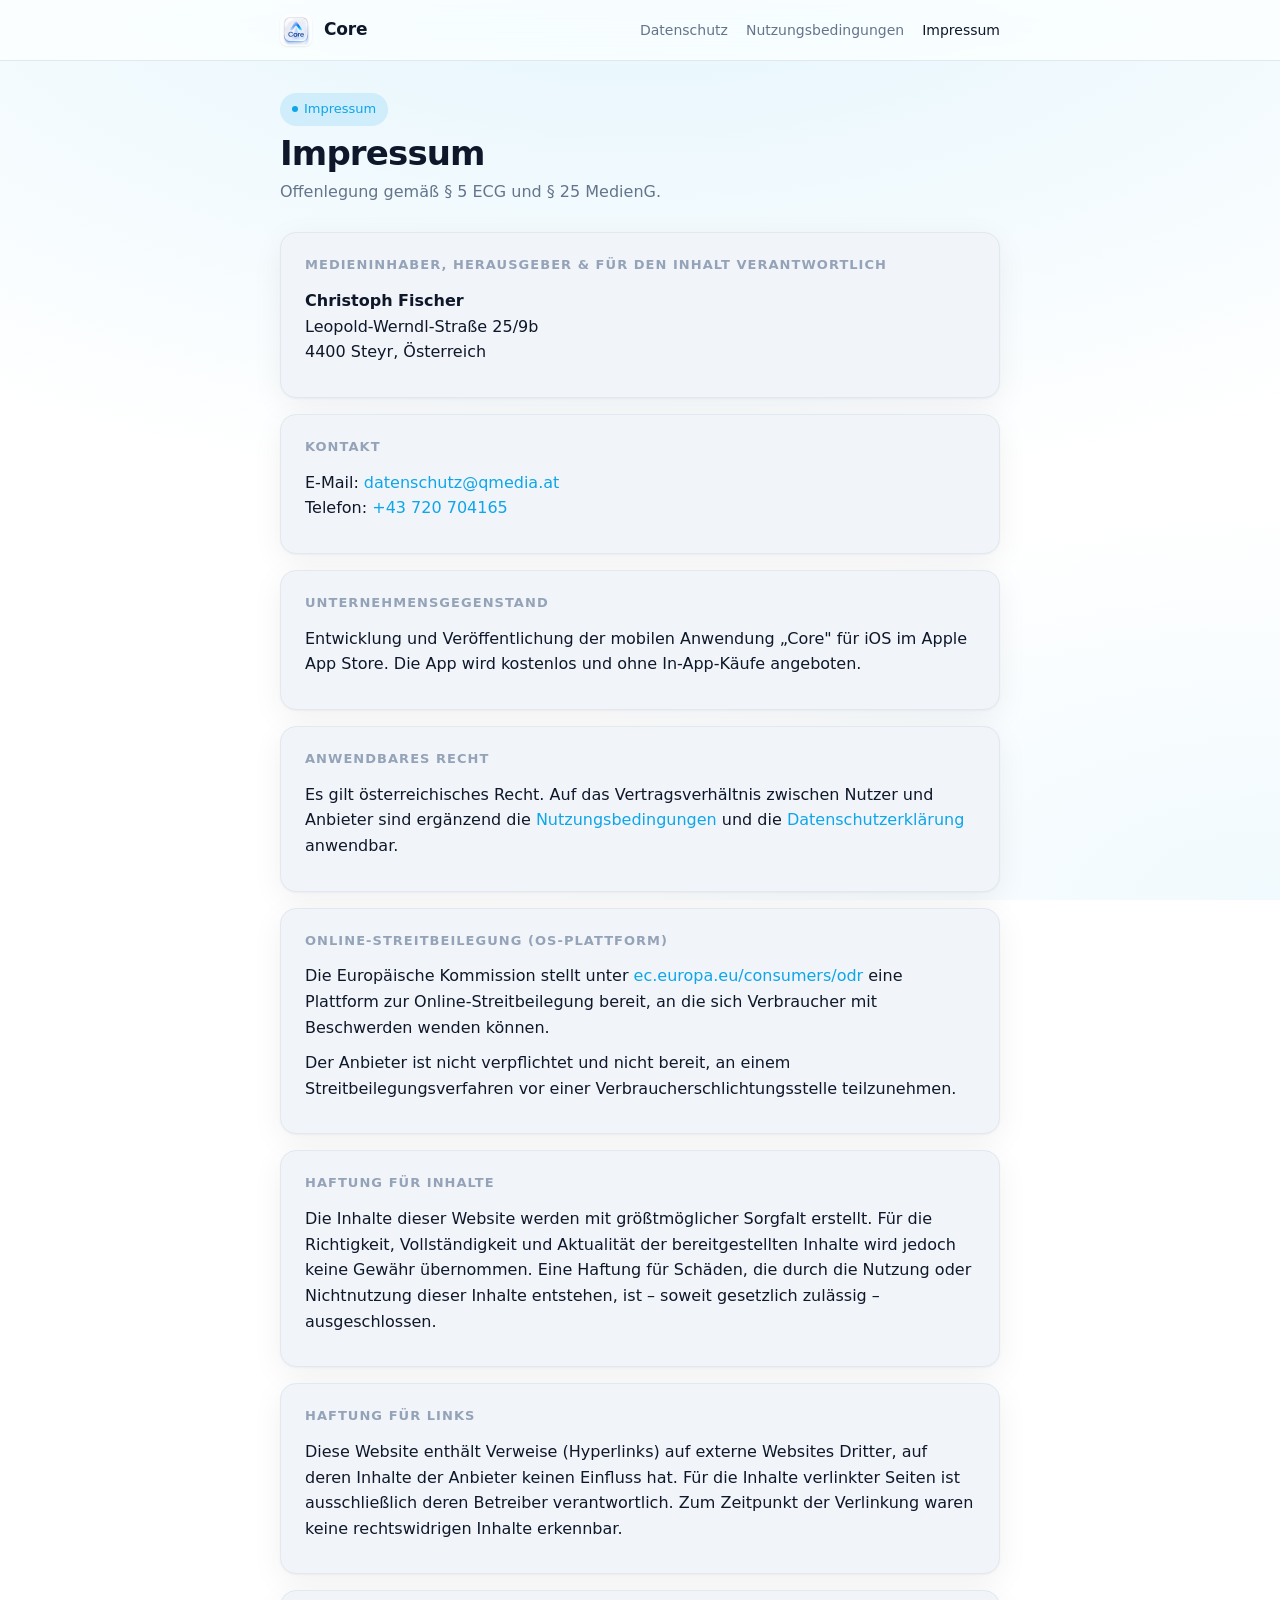
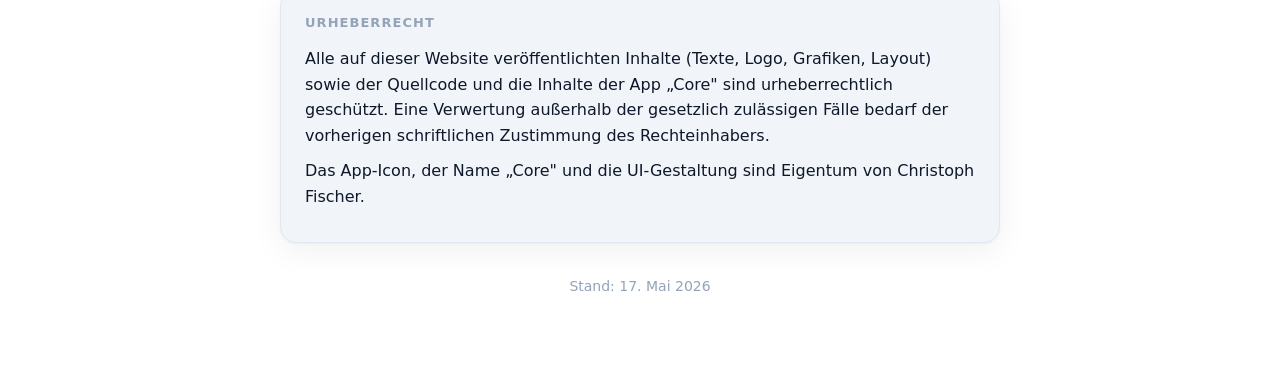
==== impressum/index.html @ 7481f3dc "Add Impressum page and link from all pages" ====
<!doctype html>
<html lang="de">
<head>
<meta charset="utf-8" />
<meta name="viewport" content="width=device-width, initial-scale=1, viewport-fit=cover" />
<meta name="color-scheme" content="light dark" />
<meta name="robots" content="index,follow" />
<title>Impressum – Core</title>
<meta name="description" content="Impressum und Offenlegung gemäß § 5 ECG / § 25 MedienG für die Core App und diese Website." />
<link rel="icon" type="image/png" href="../assets/icon.png" />
<link rel="apple-touch-icon" href="../assets/icon.png" />
<link rel="stylesheet" href="../assets/style.css" />
</head>
<body>
<header>
  <div class="header-inner">
    <img class="logo" src="../assets/icon.png" alt="Core" width="32" height="32" />
    <div class="brand"><a href="../">Core</a></div>
    <nav class="header-nav">
      <a href="../privacy/">Datenschutz</a>
      <a href="../terms/">Nutzungsbedingungen</a>
      <a href="../impressum/" aria-current="page">Impressum</a>
    </nav>
  </div>
</header>
<main>
  <span class="pill">Impressum</span>
  <h1>Impressum</h1>
  <p class="subtitle">Offenlegung gemäß § 5 ECG und § 25 MedienG.</p>

  <div class="card">
    <h2>Medieninhaber, Herausgeber &amp; für den Inhalt verantwortlich</h2>
    <p><strong>Christoph Fischer</strong><br>
    Leopold-Werndl-Straße 25/9b<br>
    4400 Steyr, Österreich</p>
  </div>

  <div class="card">
    <h2>Kontakt</h2>
    <p>E-Mail: <a href="mailto:datenschutz@qmedia.at">datenschutz@qmedia.at</a><br>
    Telefon: <a href="tel:+43720704165">+43 720 704165</a></p>
  </div>

  <div class="card">
    <h2>Unternehmensgegenstand</h2>
    <p>Entwicklung und Veröffentlichung der mobilen Anwendung „Core" für iOS im Apple App Store. Die App wird kostenlos und ohne In-App-Käufe angeboten.</p>
  </div>

  <div class="card">
    <h2>Anwendbares Recht</h2>
    <p>Es gilt österreichisches Recht. Auf das Vertragsverhältnis zwischen Nutzer und Anbieter sind ergänzend die <a href="../terms/">Nutzungsbedingungen</a> und die <a href="../privacy/">Datenschutzerklärung</a> anwendbar.</p>
  </div>

  <div class="card">
    <h2>Online-Streitbeilegung (OS-Plattform)</h2>
    <p>Die Europäische Kommission stellt unter <a href="https://ec.europa.eu/consumers/odr" target="_blank" rel="noopener">ec.europa.eu/consumers/odr</a> eine Plattform zur Online-Streitbeilegung bereit, an die sich Verbraucher mit Beschwerden wenden können.</p>
    <p>Der Anbieter ist nicht verpflichtet und nicht bereit, an einem Streitbeilegungsverfahren vor einer Verbraucherschlichtungsstelle teilzunehmen.</p>
  </div>

  <div class="card">
    <h2>Haftung für Inhalte</h2>
    <p>Die Inhalte dieser Website werden mit größtmöglicher Sorgfalt erstellt. Für die Richtigkeit, Vollständigkeit und Aktualität der bereitgestellten Inhalte wird jedoch keine Gewähr übernommen. Eine Haftung für Schäden, die durch die Nutzung oder Nichtnutzung dieser Inhalte entstehen, ist – soweit gesetzlich zulässig – ausgeschlossen.</p>
  </div>

  <div class="card">
    <h2>Haftung für Links</h2>
    <p>Diese Website enthält Verweise (Hyperlinks) auf externe Websites Dritter, auf deren Inhalte der Anbieter keinen Einfluss hat. Für die Inhalte verlinkter Seiten ist ausschließlich deren Betreiber verantwortlich. Zum Zeitpunkt der Verlinkung waren keine rechtswidrigen Inhalte erkennbar.</p>
  </div>

  <div class="card">
    <h2>Urheberrecht</h2>
    <p>Alle auf dieser Website veröffentlichten Inhalte (Texte, Logo, Grafiken, Layout) sowie der Quellcode und die Inhalte der App „Core" sind urheberrechtlich geschützt. Eine Verwertung außerhalb der gesetzlich zulässigen Fälle bedarf der vorherigen schriftlichen Zustimmung des Rechteinhabers.</p>
    <p>Das App-Icon, der Name „Core" und die UI-Gestaltung sind Eigentum von Christoph Fischer.</p>
  </div>

  <p class="meta">Stand: 17. Mai 2026</p>
</main>
</body>
</html>
---- assets/style.css ----
:root {
  --bg: #ffffff;
  --bg-secondary: #f8fafc;
  --card: #f1f5f9;
  --border: #e2e8f0;
  --text: #0f172a;
  --text-secondary: #64748b;
  --text-muted: #94a3b8;
  --accent: #0ea5e9;
  --accent-fg: #ffffff;
  --glass: rgba(255, 255, 255, 0.72);
  --shadow: 0 1px 2px rgba(15, 23, 42, 0.04), 0 8px 32px rgba(15, 23, 42, 0.06);
}
@media (prefers-color-scheme: dark) {
  :root {
    --bg: #0b0f17;
    --bg-secondary: #141a26;
    --card: #1e2535;
    --border: #2d3748;
    --text: #f1f5f9;
    --text-secondary: #94a3b8;
    --text-muted: #64748b;
    --glass: rgba(20, 26, 38, 0.72);
    --shadow: 0 1px 2px rgba(0, 0, 0, 0.3), 0 8px 32px rgba(0, 0, 0, 0.4);
  }
}
* { box-sizing: border-box; }
html, body { margin: 0; padding: 0; }
body {
  background: var(--bg);
  color: var(--text);
  font-family: -apple-system, BlinkMacSystemFont, "SF Pro Text", "Segoe UI", system-ui, sans-serif;
  font-size: 16px;
  line-height: 1.6;
  -webkit-font-smoothing: antialiased;
  -webkit-text-size-adjust: 100%;
  background-image:
    radial-gradient(1200px 600px at 50% -100px, color-mix(in srgb, var(--accent) 12%, transparent), transparent),
    radial-gradient(800px 400px at 100% 100%, color-mix(in srgb, var(--accent) 6%, transparent), transparent);
  background-attachment: fixed;
  min-height: 100vh;
}
header {
  position: sticky; top: 0; z-index: 10;
  backdrop-filter: saturate(180%) blur(20px);
  -webkit-backdrop-filter: saturate(180%) blur(20px);
  background: var(--glass);
  border-bottom: 1px solid var(--border);
}
.header-inner {
  max-width: 760px; margin: 0 auto;
  padding: 14px 20px; display: flex; align-items: center; gap: 12px;
}
.logo {
  width: 32px; height: 32px; border-radius: 8px;
  object-fit: cover; display: block;
  box-shadow: 0 1px 2px rgba(0,0,0,0.08);
}
.brand { font-weight: 600; font-size: 17px; letter-spacing: -0.01em; }
.brand a { color: inherit; text-decoration: none; }
.header-nav { margin-left: auto; display: flex; gap: 18px; font-size: 14px; }
.header-nav a { color: var(--text-secondary); text-decoration: none; }
.header-nav a:hover { color: var(--text); }
.header-nav a[aria-current="page"] { color: var(--text); font-weight: 500; }
main {
  max-width: 760px; margin: 0 auto;
  padding: 32px 20px 64px;
}
h1 {
  font-size: 34px; line-height: 1.15; letter-spacing: -0.025em;
  margin: 8px 0 6px; font-weight: 700;
}
.subtitle { color: var(--text-secondary); margin: 0 0 28px; }
.card {
  background: var(--card); border: 1px solid var(--border);
  border-radius: 16px; padding: 22px 24px; margin: 16px 0;
  box-shadow: var(--shadow);
}
.card h2 {
  margin: 0 0 12px; font-size: 13px; font-weight: 600;
  letter-spacing: 0.08em; text-transform: uppercase;
  color: var(--text-muted);
}
.card h2 + * { margin-top: 0; }
h3 {
  font-size: 18px; font-weight: 600; letter-spacing: -0.01em;
  margin: 18px 0 8px;
}
p { margin: 10px 0; }
ul { padding-left: 22px; margin: 10px 0; }
li { margin: 4px 0; }
a { color: var(--accent); text-decoration: none; }
a:hover { text-decoration: underline; }
code {
  background: var(--bg-secondary); padding: 2px 6px; border-radius: 6px;
  font-family: ui-monospace, "SF Mono", Menlo, monospace; font-size: 13.5px;
}
.meta { color: var(--text-muted); font-size: 14px; margin-top: 32px; text-align: center; }
.pill {
  display: inline-flex; align-items: center; gap: 6px;
  padding: 6px 12px; border-radius: 999px; font-size: 13px;
  background: color-mix(in srgb, var(--accent) 14%, transparent);
  color: var(--accent); font-weight: 500;
}
.pill::before {
  content: ""; width: 6px; height: 6px; border-radius: 50%;
  background: var(--accent);
}
.callout {
  border-left: 3px solid var(--accent);
  background: color-mix(in srgb, var(--accent) 8%, transparent);
  padding: 14px 18px; border-radius: 10px; margin: 14px 0;
}
.callout strong { color: var(--text); }
hr.sep { border: none; border-top: 1px solid var(--border); margin: 14px 0; }
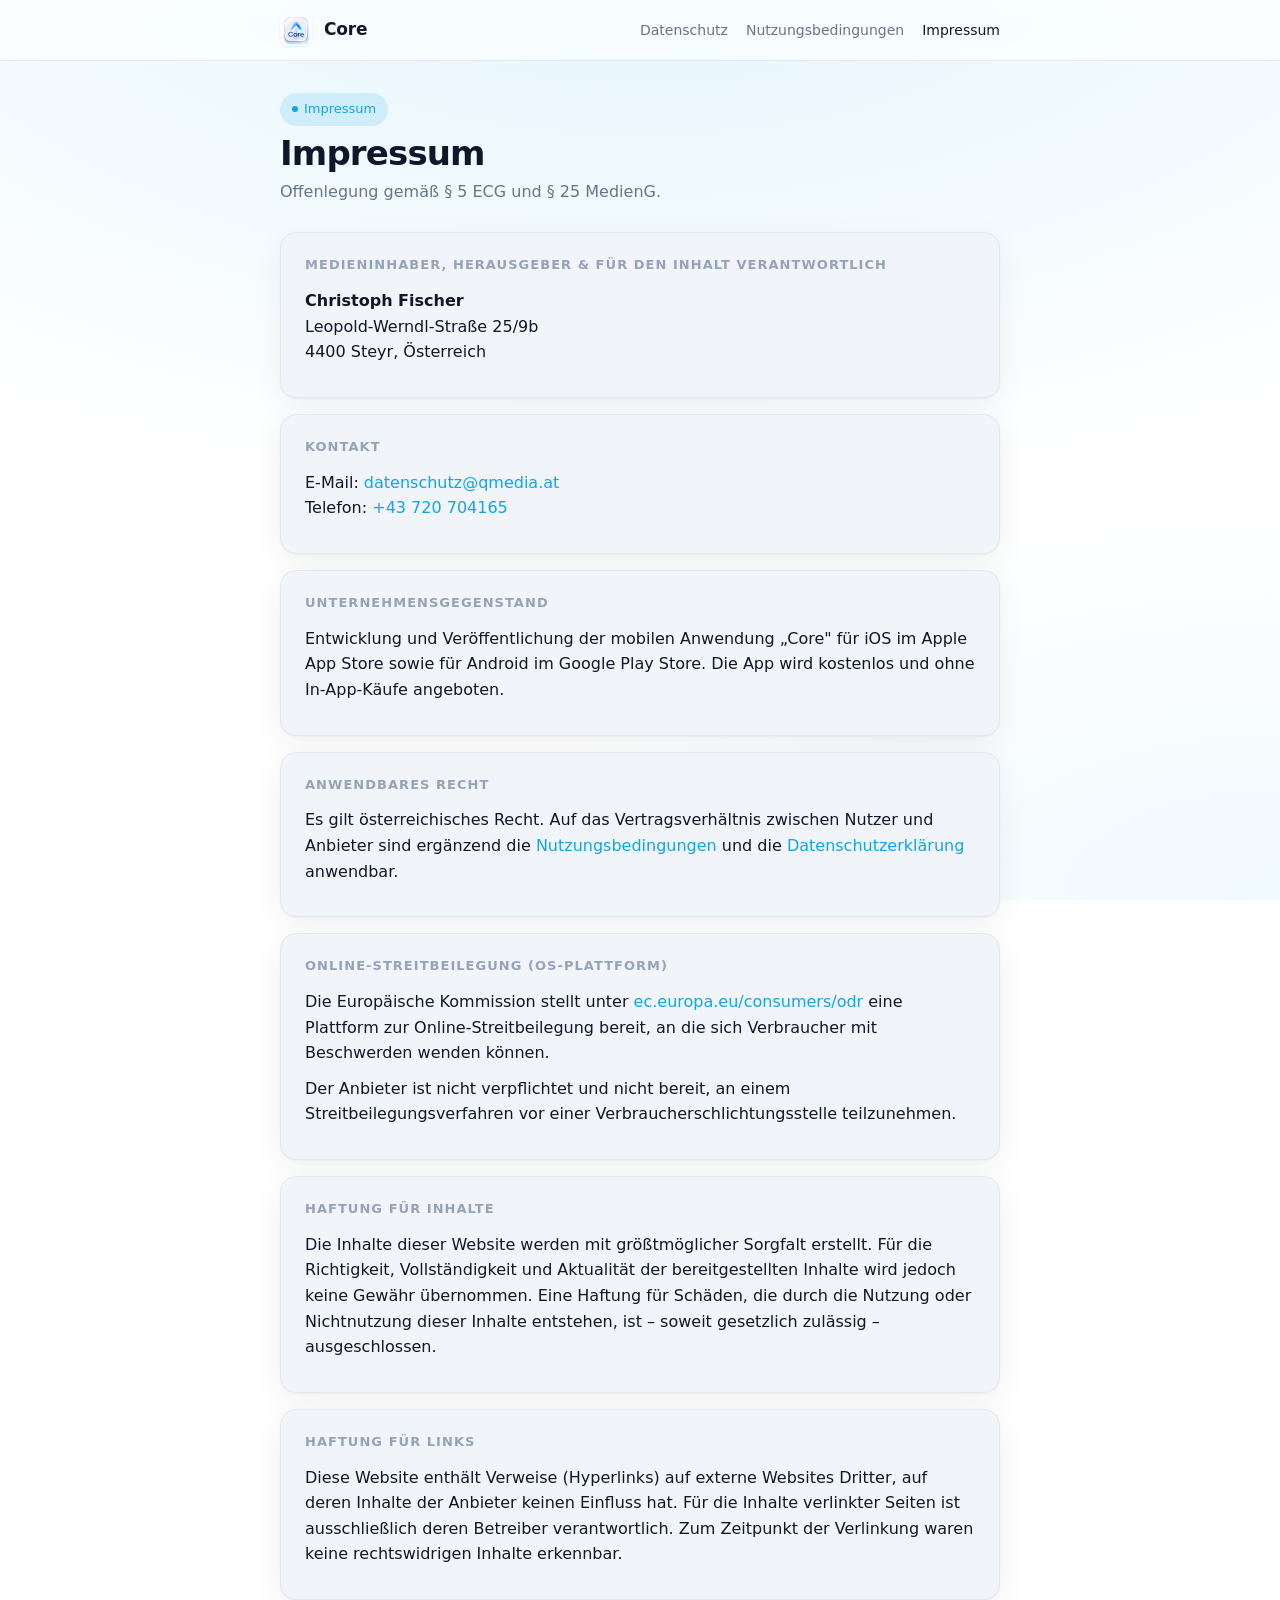
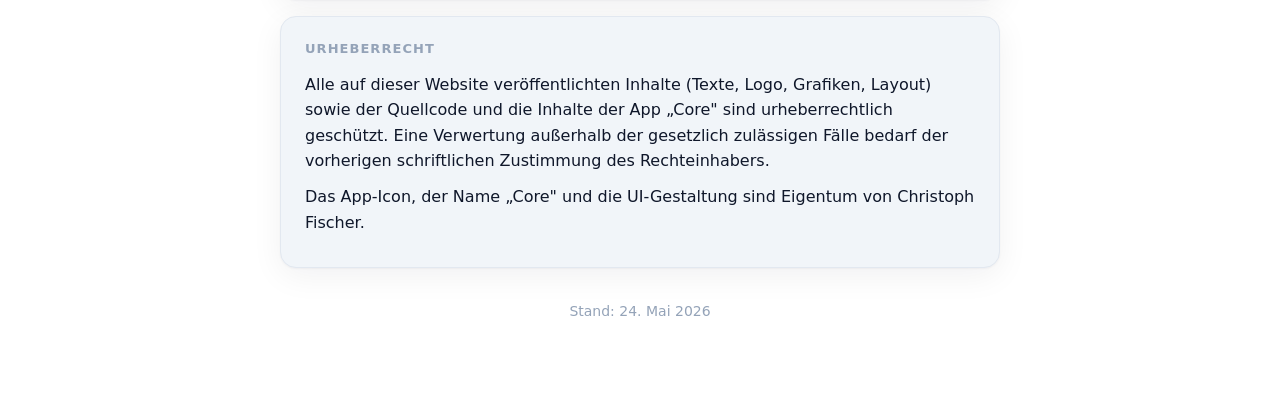
==== commit 05aae8e3: "Android release v1.0.4: add Google Maps disclosure + platform-agnostic wording - index.html: iOS App" ====
--- a/impressum/index.html
+++ b/impressum/index.html
@@ -43,7 +43,7 @@
 
   <div class="card">
     <h2>Unternehmensgegenstand</h2>
-    <p>Entwicklung und Veröffentlichung der mobilen Anwendung „Core" für iOS im Apple App Store. Die App wird kostenlos und ohne In-App-Käufe angeboten.</p>
+    <p>Entwicklung und Veröffentlichung der mobilen Anwendung „Core" für iOS im Apple App Store sowie für Android im Google Play Store. Die App wird kostenlos und ohne In-App-Käufe angeboten.</p>
   </div>
 
   <div class="card">
@@ -73,7 +73,7 @@
     <p>Das App-Icon, der Name „Core" und die UI-Gestaltung sind Eigentum von Christoph Fischer.</p>
   </div>
 
-  <p class="meta">Stand: 17. Mai 2026</p>
+  <p class="meta">Stand: 24. Mai 2026</p>
 </main>
 </body>
 </html>
--- a/assets/style.css
+++ b/assets/style.css
@@ -50,6 +50,7 @@
 .header-inner {
   max-width: 760px; margin: 0 auto;
   padding: 14px 20px; display: flex; align-items: center; gap: 12px;
+  flex-wrap: wrap;
 }
 .logo {
   width: 32px; height: 32px; border-radius: 8px;
@@ -58,7 +59,7 @@
 }
 .brand { font-weight: 600; font-size: 17px; letter-spacing: -0.01em; }
 .brand a { color: inherit; text-decoration: none; }
-.header-nav { margin-left: auto; display: flex; gap: 18px; font-size: 14px; }
+.header-nav { margin-left: auto; display: flex; flex-wrap: wrap; gap: 8px 18px; font-size: 14px; }
 .header-nav a { color: var(--text-secondary); text-decoration: none; }
 .header-nav a:hover { color: var(--text); }
 .header-nav a[aria-current="page"] { color: var(--text); font-weight: 500; }
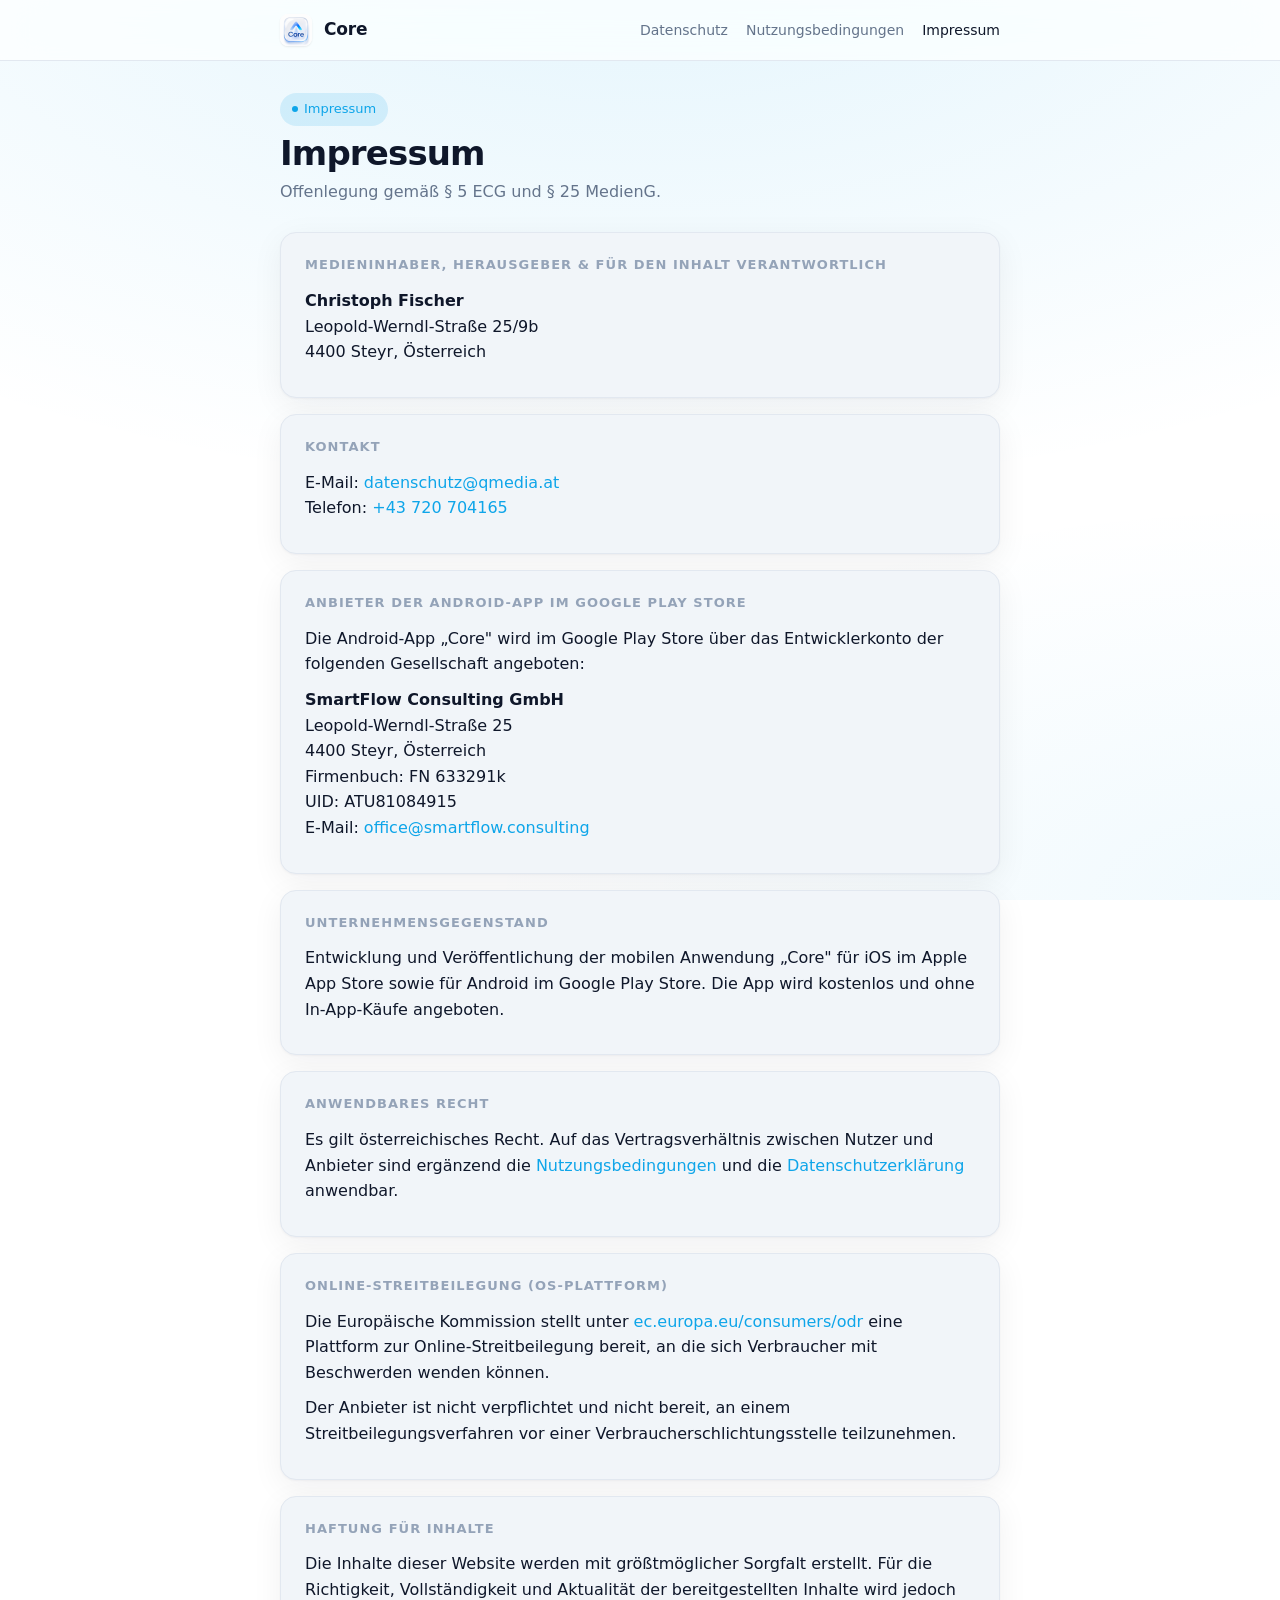
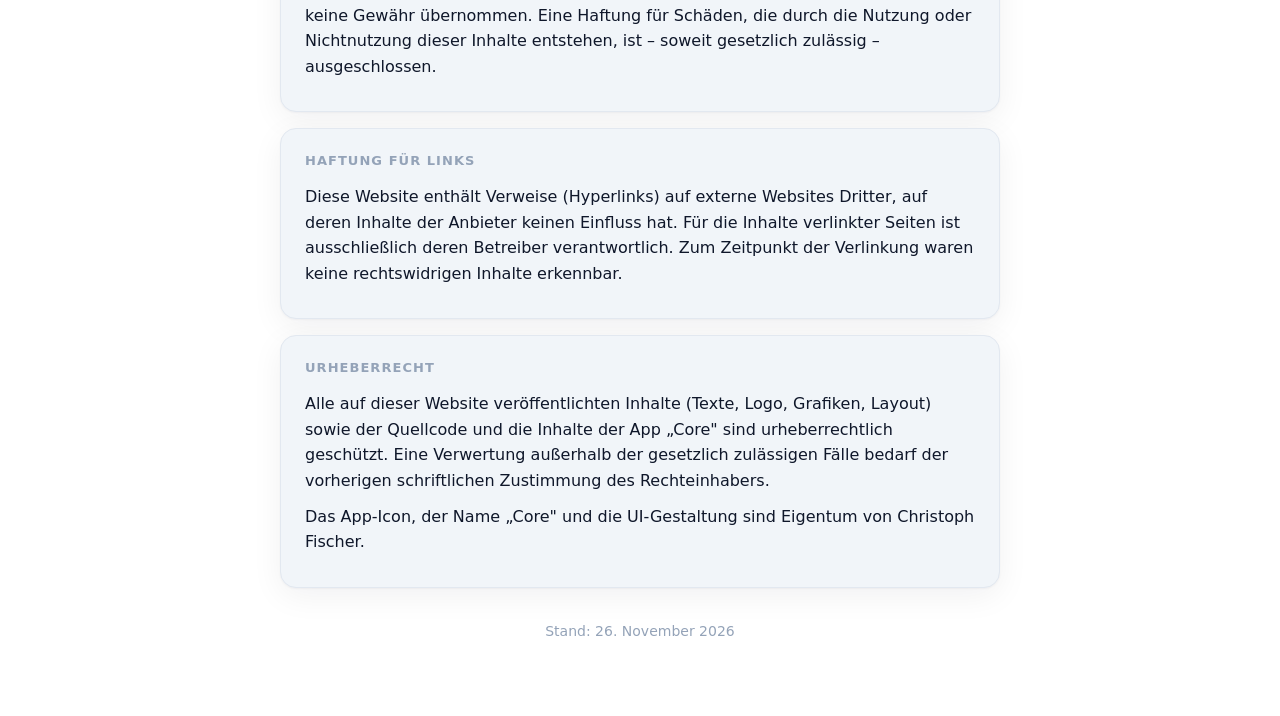
==== commit aec7a779: "Google Play: SmartFlow Consulting GmbH als Anbieter der Android-App; GPS-Aufzeichnung (auch im Hinte" ====
--- a/impressum/index.html
+++ b/impressum/index.html
@@ -42,6 +42,17 @@
   </div>
 
   <div class="card">
+    <h2>Anbieter der Android-App im Google Play Store</h2>
+    <p>Die Android-App „Core" wird im Google Play Store über das Entwicklerkonto der folgenden Gesellschaft angeboten:</p>
+    <p><strong>SmartFlow Consulting GmbH</strong><br>
+    Leopold-Werndl-Straße 25<br>
+    4400 Steyr, Österreich<br>
+    Firmenbuch: FN 633291k<br>
+    UID: ATU81084915<br>
+    E-Mail: <a href="mailto:office@smartflow.consulting">office@smartflow.consulting</a></p>
+  </div>
+
+  <div class="card">
     <h2>Unternehmensgegenstand</h2>
     <p>Entwicklung und Veröffentlichung der mobilen Anwendung „Core" für iOS im Apple App Store sowie für Android im Google Play Store. Die App wird kostenlos und ohne In-App-Käufe angeboten.</p>
   </div>
@@ -73,7 +84,7 @@
     <p>Das App-Icon, der Name „Core" und die UI-Gestaltung sind Eigentum von Christoph Fischer.</p>
   </div>
 
-  <p class="meta">Stand: 24. Mai 2026</p>
+  <p class="meta">Stand: 26. November 2026</p>
 </main>
 </body>
 </html>
